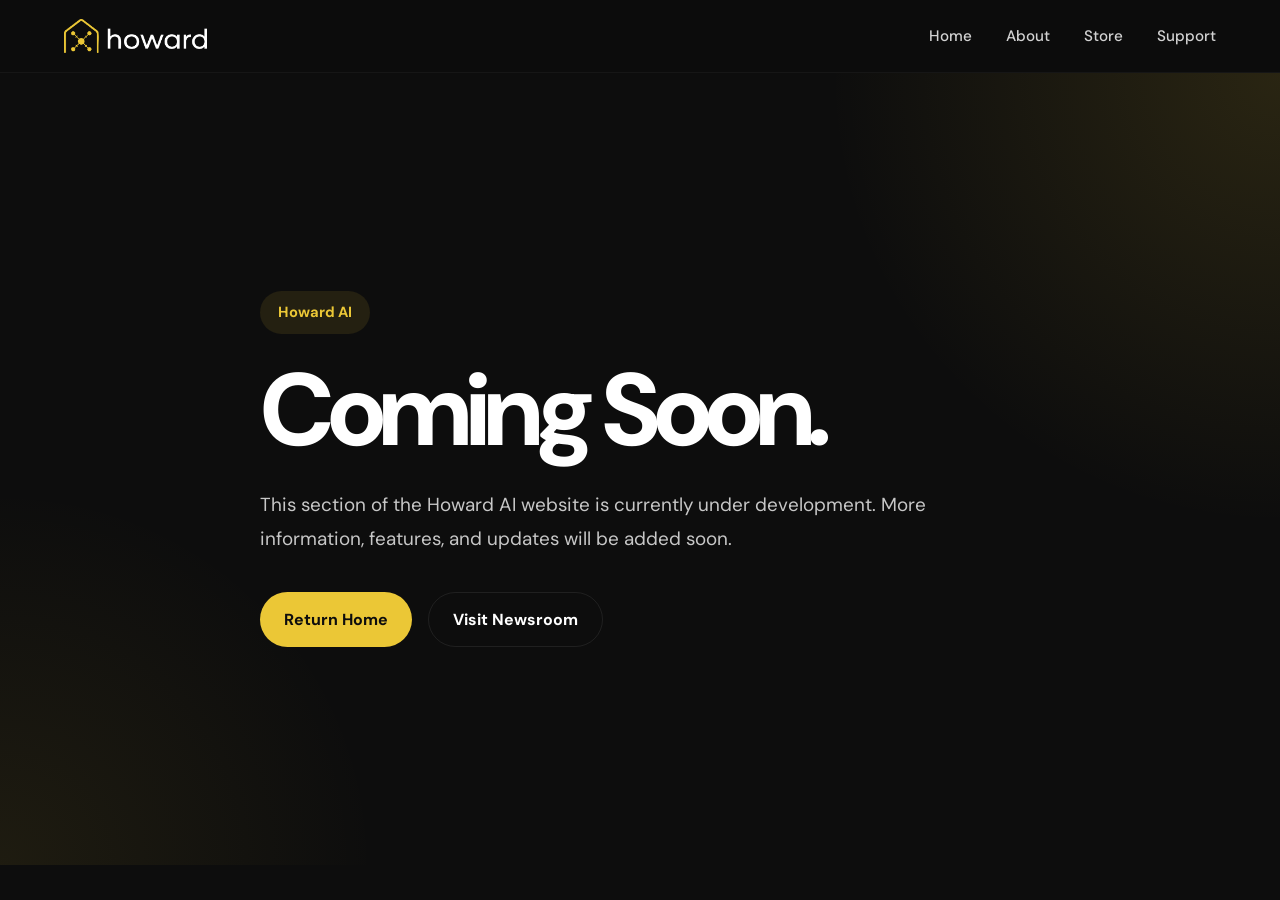
==== store/index.html @ f7f25814 "Create index.html" ====
<!DOCTYPE html>
<html lang="en">
<head>
  <meta charset="UTF-8" />
  <meta name="viewport" content="width=device-width, initial-scale=1.0" />

  <title>Howard AI</title>

  <link rel="icon" type="image/png" href="../favicon.png">
  <link rel="stylesheet" href="../assets/style.css" />
</head>

<body>

  <!-- HEADER -->

  <header>
    <div class="container navbar">

      <a href="../index.html" class="logo">
        <img src="../logo-light.png" alt="Howard AI Logo">
      </a>

      <nav class="main-nav">

        <div class="nav-item">
          <a href="../index.html">Home</a>
        </div>

        <div class="nav-item">
          <a href="#">About</a>

          <div class="dropdown">
            <a href="../about/index.html">Overview</a>
            <a href="../about/howardai.html">Howard AI</a>
            <a href="../about/leadership.html">Leadership</a>
            <a href="../about/newsroom.html">Newsroom</a>
            <a href="../about/investors.html">Investors</a>
          </div>
        </div>

        <div class="nav-item">
          <a href="#">Store</a>

          <div class="dropdown">
            <a href="../store/index.html">All Products</a>
            <a href="../store/home.html">Howard Home</a>
            <a href="../store/pro.html">Howard Pro</a>
            <a href="../store/enterprise.html">Enterprise</a>
          </div>
        </div>

        <div class="nav-item">
          <a href="#">Support</a>

          <div class="dropdown">
            <a href="../support/index.html">Support Hub</a>
            <a href="../support/contact.html">Contact</a>
            <a href="../support/about-support.html">About Support</a>
            <a href="../support/faqs.html">FAQs</a>
          </div>
        </div>

      </nav>

    </div>
  </header>

  <!-- PLACEHOLDER -->

  <section class="hero">
    <div class="container hero-content">

      <div class="hero-tag">
        Howard AI
      </div>

      <h1>
        Coming Soon.
      </h1>

      <p>
        This section of the Howard AI website is currently under development. More information, features, and updates will be added soon.
      </p>

      <div class="hero-buttons">

        <a href="../index.html" class="btn btn-primary">
          Return Home
        </a>

        <a href="../about/newsroom.html" class="btn btn-secondary">
          Visit Newsroom
        </a>

      </div>

    </div>
  </section>

</body>
</html>
---- assets/style.css ----
@import url('https://fonts.googleapis.com/css2?family=DM+Sans:wght@400;500;700;800&display=swap');

:root {
  --primary: #EBC736;
  --black: #0D0D0D;
  --white: #FFFFFF;
  --offwhite: #F5F5F0;
  --warmgrey: #2A2A2A;
  --midgrey: #888888;

  --max-width: 1200px;
  --radius: 20px;
  --transition: 0.25s ease;
}

/* ---------- RESET ---------- */

* {
  margin: 0;
  padding: 0;
  box-sizing: border-box;
}

html {
  scroll-behavior: smooth;
}

body {
  font-family: 'DM Sans', sans-serif;
  background: var(--black);
  color: var(--white);
  line-height: 1.6;
  overflow-x: hidden;
}

a {
  text-decoration: none;
  color: inherit;
}

img {
  max-width: 100%;
  display: block;
}

/* ---------- GLOBAL ---------- */

.container {
  width: 90%;
  max-width: var(--max-width);
  margin: auto;
}

.section {
  padding: 100px 0;
}

.section-title {
  font-size: clamp(2.8rem, 5vw, 4.5rem);
  line-height: 1.05;
  margin-bottom: 20px;
  font-weight: 800;
  letter-spacing: -0.04em;
}

.section-subtitle {
  color: #a8a8a8;
  max-width: 700px;
  font-size: 1.1rem;
  line-height: 1.8;
}

/* ---------- HEADER ---------- */

header {
  position: sticky;
  top: 0;
  z-index: 999;
  overflow: visible;

  background: rgba(13, 13, 13, 0.78);

  backdrop-filter: blur(18px);

  border-bottom: 1px solid rgba(255,255,255,0.04);
}

.navbar {
  height: 72px;

  display: flex;
  align-items: center;
  justify-content: space-between;

  overflow: visible;
}

/* ---------- LOGO ---------- */

.logo {
  display: flex;
  align-items: center;
  height: 34px;
}

.logo img {
  height: 100%;
  width: auto;
  object-fit: contain;
}

/* ---------- NAVIGATION ---------- */

.main-nav {
  display: flex;
  align-items: center;
  gap: 34px;
}

.nav-item {
  position: relative;
}

.nav-item > a {
  color: rgba(255,255,255,0.82);

  font-weight: 500;
  font-size: 0.95rem;

  transition: 0.2s ease;
}

.nav-item > a:hover {
  color: white;
}

/* ---------- DROPDOWN ---------- */

.dropdown {
  position: absolute;

  top: 100%;
  left: 50%;

  transform: translateX(-50%) translateY(8px);

  min-width: 230px;

  padding: 18px 14px 14px;

  background: rgba(18,18,18,0.96);

  backdrop-filter: blur(20px);

  border-radius: 20px;

  border: 1px solid rgba(255,255,255,0.05);

  box-shadow:
    0 20px 50px rgba(0,0,0,0.45);

  opacity: 0;
  visibility: hidden;

  pointer-events: none;

  transition:
    opacity 0.22s ease,
    transform 0.22s ease,
    visibility 0.22s ease;

  z-index: 999;
}

.dropdown a {
  display: block;

  padding: 12px 14px;

  border-radius: 12px;

  color: rgba(255,255,255,0.88);

  font-size: 0.94rem;

  transition: 0.18s ease;
}

.dropdown a:hover {
  background: rgba(255,255,255,0.05);
  color: var(--primary);
}

/* ---------- SHOW DROPDOWN ---------- */

.nav-item:hover .dropdown {
  opacity: 1;
  visibility: visible;

  pointer-events: auto;

  transform: translateX(-50%) translateY(0);
}

/* ---------- HERO ---------- */

.hero {
  min-height: 88vh;

  display: flex;
  align-items: center;

  position: relative;
  overflow: hidden;
}

.hero::before {
  content: "";

  position: absolute;
  inset: 0;

  background:
    radial-gradient(circle at top right, rgba(235,199,54,0.13), transparent 30%),
    radial-gradient(circle at bottom left, rgba(235,199,54,0.08), transparent 25%);
}

.hero-content {
  position: relative;
  z-index: 2;
  max-width: 760px;
}

.hero-tag {
  display: inline-block;

  background: rgba(235,199,54,0.1);
  color: var(--primary);

  padding: 10px 18px;

  border-radius: 999px;

  margin-bottom: 28px;

  font-weight: 700;
  font-size: 0.92rem;
}

.hero h1 {
  font-size: clamp(4rem, 8vw, 7rem);

  line-height: 0.95;

  margin-bottom: 28px;

  font-weight: 800;

  letter-spacing: -0.06em;
}

.hero p {
  color: #c7c7c7;

  font-size: 1.18rem;

  line-height: 1.8;

  margin-bottom: 36px;

  max-width: 700px;
}

.hero-buttons {
  display: flex;
  gap: 16px;
  flex-wrap: wrap;
}

/* ---------- BUTTONS ---------- */

.btn {
  display: inline-flex;
  align-items: center;
  justify-content: center;

  padding: 14px 24px;

  border-radius: 999px;

  font-weight: 700;

  transition: var(--transition);
}

.btn-primary {
  background: var(--primary);
  color: var(--black);
}

.btn-primary:hover {
  transform: translateY(-2px);
  opacity: 0.95;
}

.btn-secondary {
  border: 1px solid rgba(255,255,255,0.08);
  color: white;
}

.btn-secondary:hover {
  border-color: var(--primary);
  color: var(--primary);
}

/* ---------- GRID ---------- */

.grid {
  display: grid;
  gap: 24px;
}

.grid-3 {
  grid-template-columns: repeat(auto-fit, minmax(260px, 1fr));
}

/* ---------- CARDS ---------- */

.card {
  background: linear-gradient(
    to bottom right,
    rgba(24,24,24,1),
    rgba(18,18,18,1)
  );

  border: 1px solid rgba(255,255,255,0.05);

  border-radius: var(--radius);

  padding: 32px;

  transition: var(--transition);
}

.card:hover {
  transform: translateY(-4px);

  border-color: rgba(235,199,54,0.2);
}

.card h3 {
  margin-bottom: 14px;

  font-size: 1.4rem;
}

.card p {
  color: #b7b7b7;
}

/* ---------- NEWSROOM ---------- */

.news-grid {
  display: grid;
  gap: 24px;

  margin-top: 50px;
}

.news-card {
  background: linear-gradient(
    to bottom right,
    rgba(24,24,24,1),
    rgba(18,18,18,1)
  );

  padding: 36px;

  border-radius: var(--radius);

  border: 1px solid rgba(255,255,255,0.05);
}

.news-meta {
  color: var(--primary);

  font-size: 0.9rem;

  margin-bottom: 14px;

  font-weight: 700;
}

.news-card h2 {
  margin-bottom: 14px;

  font-size: 1.7rem;
}

.news-card p {
  color: #bcbcbc;
  line-height: 1.8;
}

/* ---------- FOOTER ---------- */

footer {
  padding: 60px 0;

  border-top: 1px solid rgba(255,255,255,0.05);

  margin-top: 100px;
}

.footer-content {
  display: flex;

  justify-content: space-between;
  align-items: center;

  gap: 20px;

  flex-wrap: wrap;
}

.footer-content p {
  color: var(--midgrey);
}

/* ---------- RESPONSIVE ---------- */

@media (max-width: 900px) {

  .main-nav {
    display: none;
  }

  .hero h1 {
    font-size: 4rem;
  }

  .section-title {
    font-size: 2.5rem;
  }

  .section {
    padding: 80px 0;
  }

}

/* ---------- EXECUTIVES ---------- */

.executive-grid {
  display: flex;

  justify-content: center;

  gap: 60px;

  flex-wrap: wrap;
}

.executive-card {
  transition: 0.25s ease;
}

.executive-card:hover {
  transform: translateY(-4px);
}

.executive-image {
  aspect-ratio: 1 / 1;

  border-radius: 28px;

  background:
    linear-gradient(
      135deg,
      rgba(235,199,54,0.18),
      rgba(255,255,255,0.04)
    );

  border: 1px solid rgba(255,255,255,0.05);

  margin-bottom: 24px;

  display: flex;
  align-items: center;
  justify-content: center;

  color: rgba(255,255,255,0.4);

  font-size: 1rem;
  font-weight: 600;
}

.executive-card h2 {
  font-size: 1.45rem;

  margin-bottom: 6px;

  letter-spacing: -0.03em;
}

.executive-card p {
  color: #a8a8a8;

  font-size: 1rem;
}
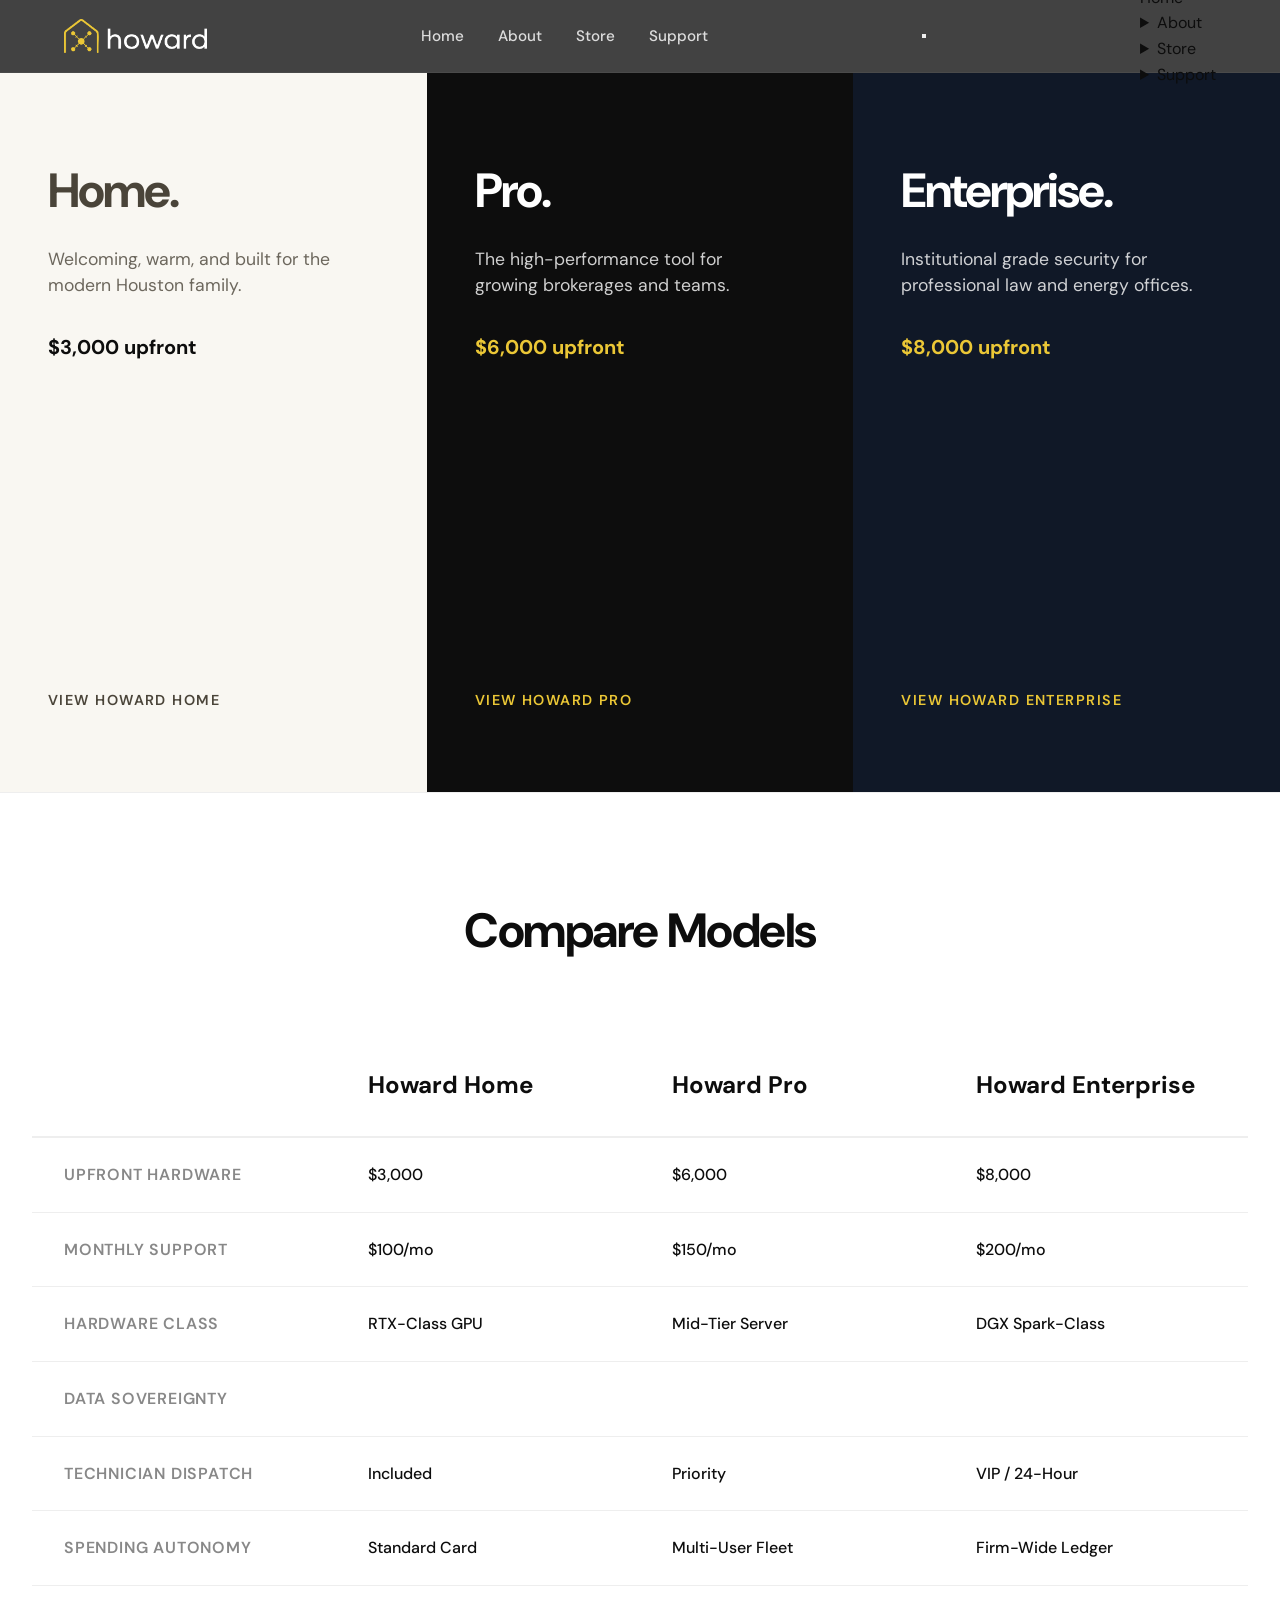
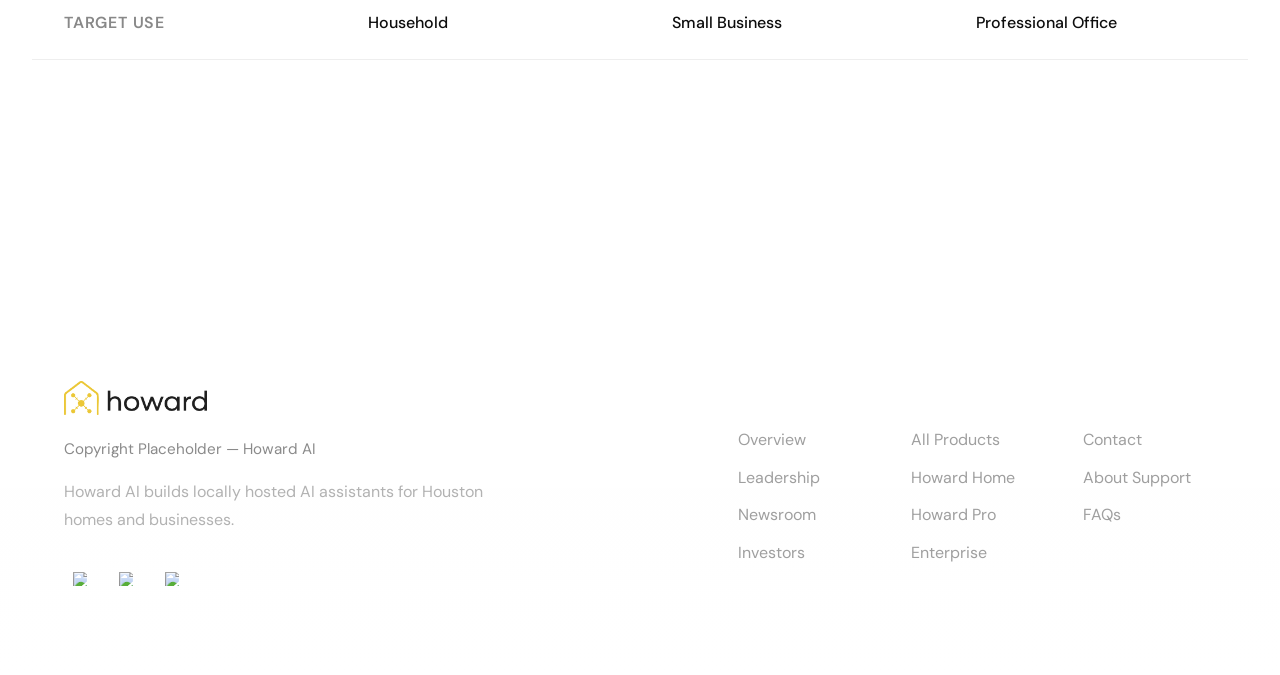
==== commit 258c39a3: "Update index.html" ====
--- a/store/index.html
+++ b/store/index.html
@@ -3,45 +3,127 @@
 <head>
   <meta charset="UTF-8" />
   <meta name="viewport" content="width=device-width, initial-scale=1.0" />
-
-  <title>Howard AI</title>
-
+  <title>All Products — Howard AI</title>
+  
   <link rel="icon" type="image/png" href="../favicon.png">
   <link rel="stylesheet" href="../assets/style.css" />
+  
+  <link href="https://fonts.googleapis.com/css2?family=DM+Sans:opsz,wght@9..40,300;9..40,400;9..40,500;9..40,600;9..40,700&display=swap" rel="stylesheet">
+  <link rel="stylesheet" href="https://cdn.jsdelivr.net/npm/@tabler/icons-webfont@latest/dist/tabler-icons.min.css">
+
+  <style>
+    :root {
+      --y: #EBC736;
+      --blk: #0D0D0D;
+      --wht: #FFFFFF;
+      --off-warm: #F9F7F2;
+      --navy: #101827;
+      --mid: #888888;
+    }
+
+    body { font-family: 'DM Sans', sans-serif; background: var(--wht); color: var(--blk); margin: 0; }
+    .container-wide { max-width: 1400px; margin: 0 auto; padding: 0 2rem; }
+
+    /* PRODUCT TRIO COLUMNS */
+    .product-trio {
+      display: grid;
+      grid-template-columns: repeat(3, 1fr);
+      min-height: 80vh;
+      border-bottom: 1px solid #eee;
+    }
+
+    .prod-col {
+      padding: 5rem 3rem;
+      display: flex;
+      flex-direction: column;
+      justify-content: space-between;
+      transition: all 0.4s ease;
+      text-decoration: none;
+      position: relative;
+      overflow: hidden;
+    }
+
+    /* THEMES PER COLUMN */
+    .col-home { background: var(--off-warm); color: #4A4439; }
+    .col-pro { background: var(--blk); color: var(--wht); }
+    .col-enterprise { background: var(--navy); color: var(--wht); }
+
+    .prod-col h2 { font-size: 3rem; font-weight: 700; letter-spacing: -0.04em; margin-bottom: 1rem; }
+    .prod-col p { font-size: 1.1rem; line-height: 1.5; opacity: 0.8; max-width: 300px; }
+    .prod-col .price-tag { font-weight: 700; font-size: 1.25rem; margin-top: 2rem; display: block; }
+
+    .col-home .price-tag { color: var(--blk); }
+    .col-pro .price-tag, .col-enterprise .price-tag { color: var(--y); }
+
+    .view-link {
+      margin-top: auto;
+      display: inline-flex;
+      align-items: center;
+      gap: 0.5rem;
+      font-weight: 600;
+      font-size: 0.9rem;
+      text-transform: uppercase;
+      letter-spacing: 0.1em;
+    }
+
+    /* COMPARE MODELS SECTION */
+    .compare-section { padding: 100px 0; background: var(--wht); }
+    .compare-section h2 { text-align: center; font-size: 3rem; margin-bottom: 4rem; letter-spacing: -0.03em; }
+
+    .compare-table {
+      width: 100%;
+      border-collapse: collapse;
+      table-layout: fixed;
+    }
+
+    .compare-table th {
+      text-align: left;
+      padding: 2rem;
+      font-size: 1.5rem;
+      border-bottom: 2px solid #eee;
+    }
+
+    .compare-table td {
+      padding: 1.5rem 2rem;
+      border-bottom: 1px solid #eee;
+      font-size: 1rem;
+      vertical-align: middle;
+    }
+
+    .feature-name { font-weight: 600; color: var(--mid); text-transform: uppercase; font-size: 0.75rem; letter-spacing: 0.05em; }
+    
+    .check-icon { color: var(--y); font-size: 1.5rem; }
+    .spec-val { font-weight: 500; }
+
+    /* RESPONSIVE */
+    @media (max-width: 1000px) {
+      .product-trio { grid-template-columns: 1fr; }
+      .prod-col { min-height: 400px; }
+      .compare-table { display: block; overflow-x: auto; }
+    }
+  </style>
 </head>
 
 <body>
-
-  <!-- HEADER -->
 
   <header>
     <div class="container navbar">
-
       <a href="../index.html" class="logo">
         <img src="../logo-light.png" alt="Howard AI Logo">
       </a>
-
       <nav class="main-nav">
-
-        <div class="nav-item">
-          <a href="../index.html">Home</a>
-        </div>
-
+        <div class="nav-item"><a href="../index.html">Home</a></div>
         <div class="nav-item">
           <a href="#">About</a>
-
           <div class="dropdown">
             <a href="../about/index.html">Overview</a>
-            <a href="../about/howardai.html">Howard AI</a>
             <a href="../about/leadership.html">Leadership</a>
             <a href="../about/newsroom.html">Newsroom</a>
             <a href="../about/investors.html">Investors</a>
           </div>
         </div>
-
         <div class="nav-item">
           <a href="#">Store</a>
-
           <div class="dropdown">
             <a href="../store/index.html">All Products</a>
             <a href="../store/home.html">Howard Home</a>
@@ -49,54 +131,191 @@
             <a href="../store/enterprise.html">Enterprise</a>
           </div>
         </div>
-
         <div class="nav-item">
           <a href="#">Support</a>
-
           <div class="dropdown">
-            <a href="../support/index.html">Support Hub</a>
             <a href="../support/contact.html">Contact</a>
             <a href="../support/about-support.html">About Support</a>
             <a href="../support/faqs.html">FAQs</a>
           </div>
         </div>
-
       </nav>
 
+      <button class="mobile-menu-btn" id="mobileMenuBtn">
+        <span></span>
+        <span></span>
+      </button>
+
+      <div class="mobile-menu" id="mobileMenu">
+        <a href="../index.html">Home</a>
+        <details>
+          <summary>About</summary>
+          <div class="mobile-submenu">
+            <a href="../about/index.html">Overview</a>
+            <a href="../about/leadership.html">Leadership</a>
+            <a href="../about/newsroom.html">Newsroom</a>
+            <a href="../about/investors.html">Investors</a>
+          </div>
+        </details>
+        <details>
+          <summary>Store</summary>
+          <div class="mobile-submenu">
+            <a href="../store/index.html">All Products</a>
+            <a href="../store/home.html">Howard Home</a>
+            <a href="../store/pro.html">Howard Pro</a>
+            <a href="../store/enterprise.html">Enterprise</a>
+          </div>
+        </details>
+        <details>
+          <summary>Support</summary>
+          <div class="mobile-submenu">
+            <a href="../support/contact.html">Contact</a>
+            <a href="../support/about-support.html">About Support</a>
+            <a href="../support/faqs.html">FAQs</a>
+          </div>
+        </details>
+      </div>
     </div>
   </header>
 
-  <!-- PLACEHOLDER -->
-
-  <section class="hero">
-    <div class="container hero-content">
-
-      <div class="hero-tag">
-        Howard AI
+  <main>
+    <section class="product-trio">
+      <a href="home.html" class="prod-col col-home">
+        <div>
+          <h2>Home.</h2>
+          <p>Welcoming, warm, and built for the modern Houston family.</p>
+          <span class="price-tag">$3,000 upfront</span>
+        </div>
+        <div class="view-link">View Howard Home <i class="ti ti-arrow-right"></i></div>
+      </a>
+
+      <a href="pro.html" class="prod-col col-pro">
+        <div>
+          <h2>Pro.</h2>
+          <p>The high-performance tool for growing brokerages and teams.</p>
+          <span class="price-tag">$6,000 upfront</span>
+        </div>
+        <div class="view-link" style="color: var(--y);">View Howard Pro <i class="ti ti-arrow-right"></i></div>
+      </a>
+
+      <a href="enterprise.html" class="prod-col col-enterprise">
+        <div>
+          <h2>Enterprise.</h2>
+          <p>Institutional grade security for professional law and energy offices.</p>
+          <span class="price-tag">$8,000 upfront</span>
+        </div>
+        <div class="view-link" style="color: var(--y);">View Howard Enterprise <i class="ti ti-arrow-right"></i></div>
+      </a>
+    </section>
+
+    <section class="compare-section">
+      <div class="container-wide">
+        <h2>Compare Models</h2>
+        
+        <table class="compare-table">
+          <thead>
+            <tr>
+              <th style="width: 25%;"></th>
+              <th>Howard Home</th>
+              <th>Howard Pro</th>
+              <th>Howard Enterprise</th>
+            </tr>
+          </thead>
+          <tbody>
+            <tr>
+              <td class="feature-name">Upfront Hardware</td>
+              <td class="spec-val">$3,000</td>
+              <td class="spec-val">$6,000</td>
+              <td class="spec-val">$8,000</td>
+            </tr>
+            <tr>
+              <td class="feature-name">Monthly Support</td>
+              <td class="spec-val">$100/mo</td>
+              <td class="spec-val">$150/mo</td>
+              <td class="spec-val">$200/mo</td>
+            </tr>
+            <tr>
+              <td class="feature-name">Hardware Class</td>
+              <td class="spec-val">RTX-Class GPU</td>
+              <td class="spec-val">Mid-Tier Server</td>
+              <td class="spec-val">DGX Spark-Class</td>
+            </tr>
+            <tr>
+              <td class="feature-name">Data Sovereignty</td>
+              <td><i class="ti ti-circle-check-filled check-icon"></i></td>
+              <td><i class="ti ti-circle-check-filled check-icon"></i></td>
+              <td><i class="ti ti-circle-check-filled check-icon"></i></td>
+            </tr>
+            <tr>
+              <td class="feature-name">Technician Dispatch</td>
+              <td class="spec-val">Included</td>
+              <td class="spec-val">Priority</td>
+              <td class="spec-val">VIP / 24-Hour</td>
+            </tr>
+            <tr>
+              <td class="feature-name">Spending Autonomy</td>
+              <td class="spec-val">Standard Card</td>
+              <td class="spec-val">Multi-User Fleet</td>
+              <td class="spec-val">Firm-Wide Ledger</td>
+            </tr>
+            <tr>
+              <td class="feature-name">Target Use</td>
+              <td class="spec-val">Household</td>
+              <td class="spec-val">Small Business</td>
+              <td class="spec-val">Professional Office</td>
+            </tr>
+          </tbody>
+        </table>
       </div>
-
-      <h1>
-        Coming Soon.
-      </h1>
-
-      <p>
-        This section of the Howard AI website is currently under development. More information, features, and updates will be added soon.
-      </p>
-
-      <div class="hero-buttons">
-
-        <a href="../index.html" class="btn btn-primary">
-          Return Home
-        </a>
-
-        <a href="../about/newsroom.html" class="btn btn-secondary">
-          Visit Newsroom
-        </a>
-
+    </section>
+  </main>
+
+  <footer class="site-footer">
+    <div class="container footer-grid">
+      <div class="footer-brand">
+        <img src="../logo-dark.png" alt="Howard AI Logo" class="footer-logo">
+        <p class="footer-copyright">Copyright Placeholder — Howard AI</p>
+        <p class="footer-description">Howard AI builds locally hosted AI assistants for Houston homes and businesses.</p>
+        <div class="footer-socials">
+          <a href="https://instagram.com" target="_blank"><img src="../instagram.png" alt="Instagram"></a>
+          <a href="https://linkedin.com" target="_blank"><img src="../linkedin.png" alt="LinkedIn"></a>
+          <a href="https://x.com" target="_blank"><img src="../xdark.png" alt="X"></a>
+        </div>
       </div>
-
+      <div class="footer-links-grid">
+        <div class="footer-column">
+          <h3>About</h3>
+          <a href="../about/index.html">Overview</a>
+          <a href="../about/leadership.html">Leadership</a>
+          <a href="../about/newsroom.html">Newsroom</a>
+          <a href="../about/investors.html">Investors</a>
+        </div>
+        <div class="footer-column">
+          <h3>Store</h3>
+          <a href="../store/index.html">All Products</a>
+          <a href="../store/home.html">Howard Home</a>
+          <a href="../store/pro.html">Howard Pro</a>
+          <a href="../store/enterprise.html">Enterprise</a>
+        </div>
+        <div class="footer-column">
+          <h3>Support</h3>
+          <a href="../support/contact.html">Contact</a>
+          <a href="../support/about-support.html">About Support</a>
+          <a href="../support/faqs.html">FAQs</a>
+        </div>
+      </div>
     </div>
-  </section>
+  </footer>
+
+  <script>
+    const mobileMenuBtn = document.getElementById('mobileMenuBtn');
+    const mobileMenu = document.getElementById('mobileMenu');
+
+    mobileMenuBtn.addEventListener('click', () => {
+      mobileMenuBtn.classList.toggle('active');
+      mobileMenu.classList.toggle('active');
+    });
+  </script>
 
 </body>
 </html>
--- a/assets/style.css
+++ b/assets/style.css
@@ -404,64 +404,149 @@
 
 /* ---------- FOOTER ---------- */
 
-footer {
-  padding: 60px 0;
+.site-footer {
+  margin-top: 140px;
+
+  padding: 80px 0;
 
   border-top: 1px solid rgba(255,255,255,0.05);
 
-  margin-top: 100px;
-}
-
-.footer-content {
-  display: flex;
-
-  justify-content: space-between;
+  background:
+    linear-gradient(
+      to bottom,
+      rgba(255,255,255,0.01),
+      rgba(255,255,255,0.015)
+    );
+}
+
+.footer-grid {
+  display: grid;
+
+  grid-template-columns: 1.2fr 1fr;
+
+  gap: 100px;
+}
+
+/* ---------- LEFT ---------- */
+
+.footer-brand {
+  max-width: 420px;
+}
+
+.footer-logo {
+  height: 34px;
+  width: auto;
+
+  margin-bottom: 22px;
+}
+
+.footer-copyright {
+  color: #8a8a8a;
+
+  font-size: 0.95rem;
+
+  margin-bottom: 16px;
+}
+
+.footer-description {
+  color: #b2b2b2;
+
+  line-height: 1.8;
+
+  margin-bottom: 28px;
+}
+
+/* ---------- SOCIAL ICONS ---------- */
+
+.footer-socials {
+  display: flex;
+  gap: 14px;
+}
+
+.footer-socials a {
+  width: 32px;
+  height: 32px;
+
+  border-radius: 10px;
+
+  background: rgba(255,255,255,0.03);
+
+  border: 1px solid rgba(255,255,255,0.05);
+
+  display: flex;
   align-items: center;
-
-  gap: 20px;
+  justify-content: center;
+
+  overflow: hidden;
+
+  transition: 0.2s ease;
+}
+
+.footer-socials a:hover {
+  transform: translateY(-2px);
+
+  background: rgba(255,255,255,0.06);
+}
+
+.footer-socials img {
+  width: 14px;
+  height: 14px;
+
+  object-fit: contain;
+
+  display: block;
+}
+
+/* ---------- RIGHT ---------- */
+
+.footer-links-grid {
+  display: grid;
+
+  grid-template-columns: repeat(3, 1fr);
+
+  gap: 40px;
+}
+
+.footer-column h3 {
+  color: white;
+
+  font-size: 1rem;
+
+  margin-bottom: 20px;
+}
+
+.footer-column {
+  display: flex;
+  flex-direction: column;
+}
+
+.footer-column a {
+  color: #9f9f9f;
+
+  margin-bottom: 12px;
+
+  transition: 0.2s ease;
+}
+
+.footer-column a:hover {
+  color: white;
+}
+
+/* ---------- EXECUTIVES ---------- */
+
+.executive-grid {
+  display: flex;
+
+  justify-content: center;
+
+  gap: 60px;
 
   flex-wrap: wrap;
 }
 
-.footer-content p {
-  color: var(--midgrey);
-}
-
-/* ---------- RESPONSIVE ---------- */
-
-@media (max-width: 900px) {
-
-  .main-nav {
-    display: none;
-  }
-
-  .hero h1 {
-    font-size: 4rem;
-  }
-
-  .section-title {
-    font-size: 2.5rem;
-  }
-
-  .section {
-    padding: 80px 0;
-  }
-
-}
-
-/* ---------- EXECUTIVES ---------- */
-
-.executive-grid {
-  display: flex;
-
-  justify-content: center;
-
-  gap: 60px;
-
-  flex-wrap: wrap;
-}
-
 .executive-card {
+  width: 320px;
+
   transition: 0.25s ease;
 }
 
@@ -469,10 +554,14 @@
   transform: translateY(-4px);
 }
 
+/* ---------- EXECUTIVE CARD IMAGE ---------- */
+
 .executive-image {
   aspect-ratio: 1 / 1;
 
   border-radius: 28px;
+
+  overflow: hidden;
 
   background:
     linear-gradient(
@@ -484,15 +573,15 @@
   border: 1px solid rgba(255,255,255,0.05);
 
   margin-bottom: 24px;
-
-  display: flex;
-  align-items: center;
-  justify-content: center;
-
-  color: rgba(255,255,255,0.4);
-
-  font-size: 1rem;
-  font-weight: 600;
+}
+
+.executive-image img {
+  width: 100%;
+  height: 100%;
+
+  object-fit: cover;
+
+  display: block;
 }
 
 .executive-card h2 {
@@ -508,3 +597,126 @@
 
   font-size: 1rem;
 }
+
+/* ---------- EXECUTIVE PROFILE ---------- */
+
+.executive-profile {
+  display: grid;
+
+  grid-template-columns: 420px 1fr;
+
+  gap: 70px;
+
+  align-items: start;
+}
+
+/* ---------- EXECUTIVE PROFILE IMAGE ---------- */
+
+.executive-profile-image {
+  aspect-ratio: 1 / 1;
+
+  border-radius: 36px;
+
+  overflow: hidden;
+
+  background:
+    linear-gradient(
+      135deg,
+      rgba(235,199,54,0.18),
+      rgba(255,255,255,0.04)
+    );
+
+  border: 1px solid rgba(255,255,255,0.05);
+}
+
+.executive-profile-image img {
+  width: 100%;
+  height: 100%;
+
+  object-fit: cover;
+
+  display: block;
+}
+
+.executive-profile-content h1 {
+  font-size: clamp(3rem, 6vw, 5rem);
+
+  line-height: 0.95;
+
+  margin-bottom: 14px;
+
+  letter-spacing: -0.05em;
+}
+
+.executive-profile-content h2 {
+  color: #c4c4c4;
+
+  font-size: 1.3rem;
+  font-weight: 500;
+
+  margin-bottom: 36px;
+}
+
+.executive-profile-content p {
+  color: #a8a8a8;
+
+  font-size: 1.05rem;
+
+  line-height: 1.95;
+
+  margin-bottom: 26px;
+
+  max-width: 760px;
+}
+
+/* ---------- RESPONSIVE ---------- */
+
+@media (max-width: 950px) {
+
+  .footer-grid {
+    grid-template-columns: 1fr;
+
+    gap: 60px;
+  }
+
+  .footer-links-grid {
+    grid-template-columns: 1fr 1fr;
+  }
+
+  .executive-profile {
+    grid-template-columns: 1fr;
+
+    gap: 40px;
+  }
+
+}
+
+@media (max-width: 650px) {
+
+  .footer-links-grid {
+    grid-template-columns: 1fr;
+  }
+
+}
+
+/* ---------- MOBILE ---------- */
+
+@media (max-width: 900px) {
+
+  .main-nav {
+    display: none;
+  }
+
+  .hero h1 {
+    font-size: 4rem;
+  }
+
+  .section-title {
+    font-size: 2.5rem;
+  }
+
+  .section {
+    padding: 80px 0;
+  }
+
+}
